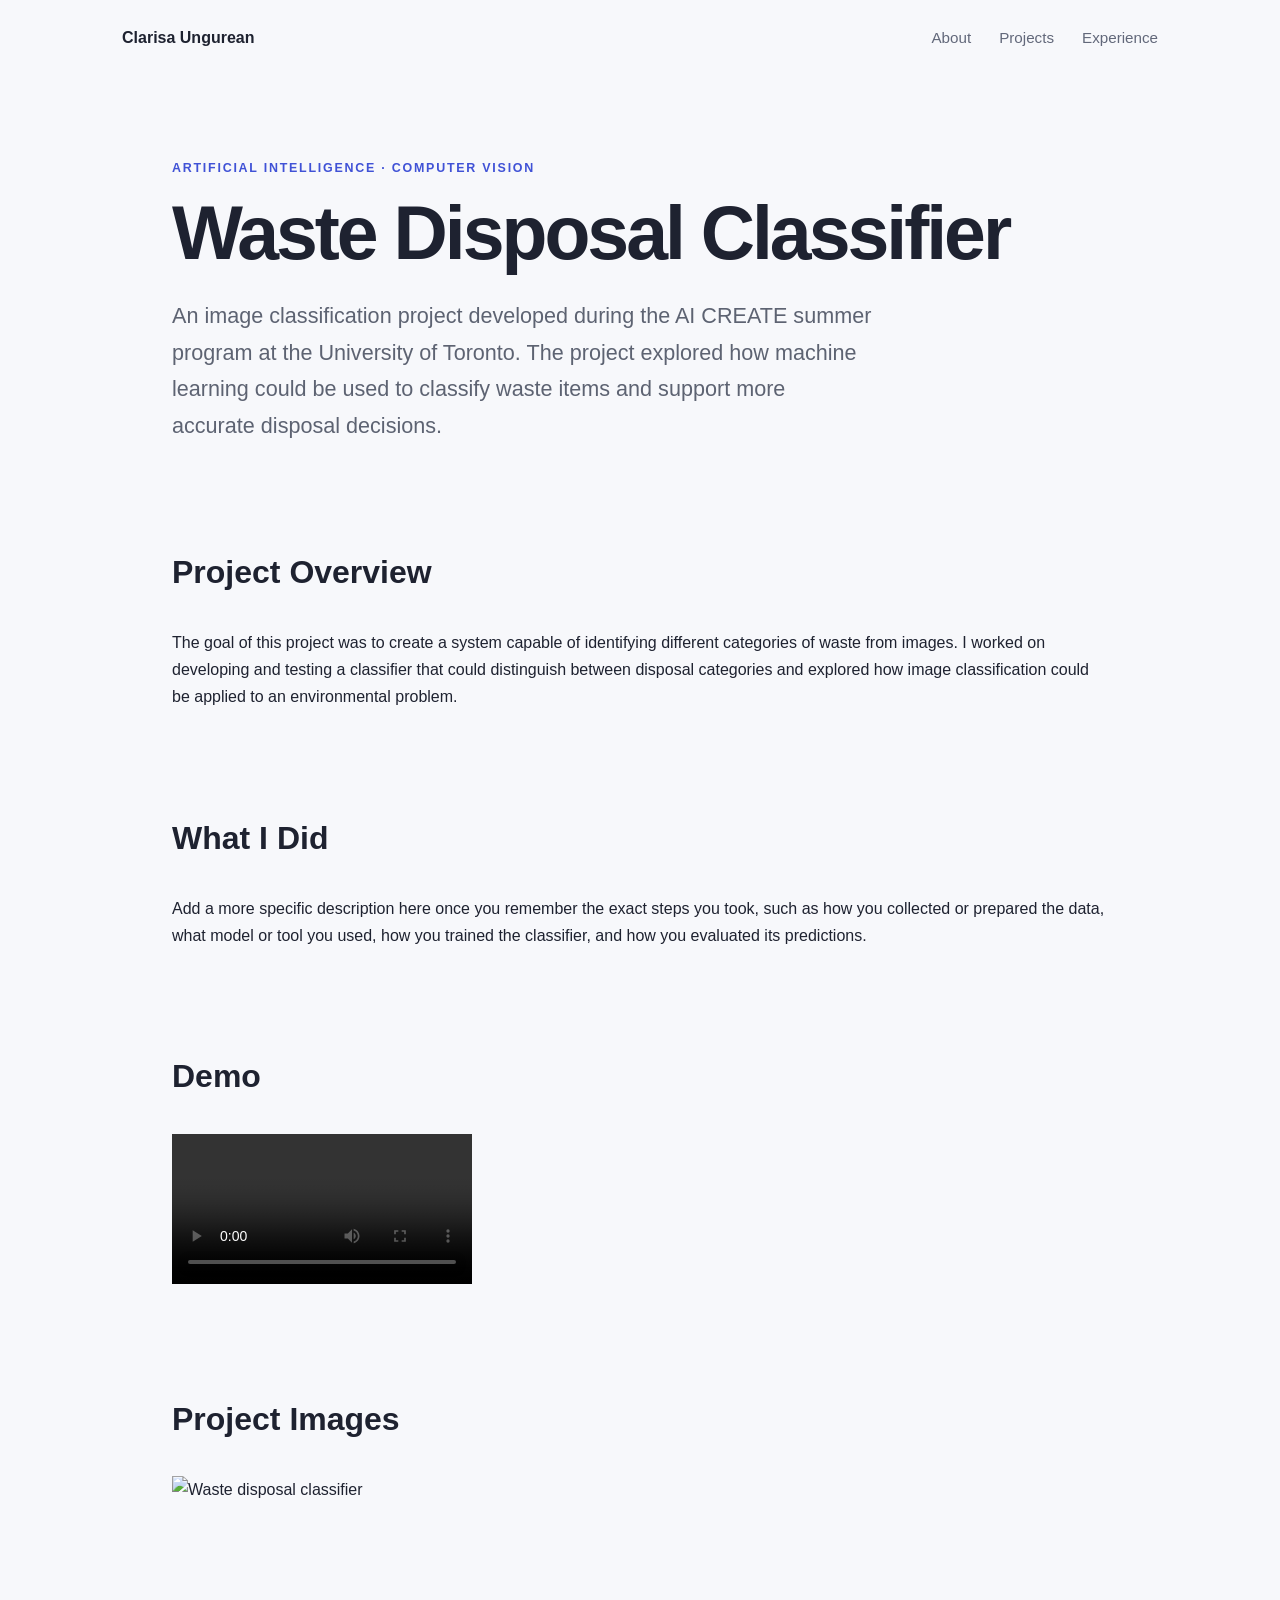
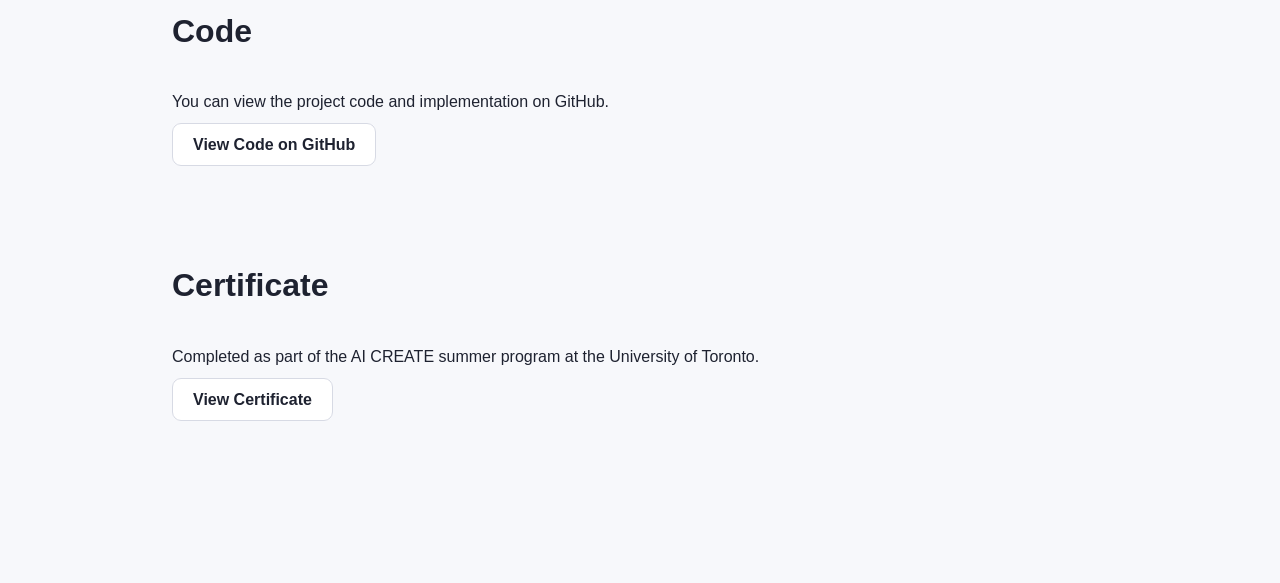
==== ai-create.html @ 8fcc9c74 "Create ai-create.html" ====
<!DOCTYPE html>
<html lang="en">

<head>
    <meta charset="UTF-8">
    <meta name="viewport" content="width=device-width, initial-scale=1.0">

    <title>Waste Disposal Classifier | Clarisa Ungurean</title>
    <link rel="stylesheet" href="style.css">
</head>

<body>

    <nav class="navbar">
        <div class="nav-name">
            <a href="index.html">Clarisa Ungurean</a>
        </div>

        <div class="nav-links">
            <a href="index.html#about">About</a>
            <a href="index.html#projects">Projects</a>
            <a href="index.html#experience">Experience</a>
        </div>
    </nav>

    <main>

        <section class="project-hero">
            <p class="eyebrow">
                ARTIFICIAL INTELLIGENCE · COMPUTER VISION
            </p>

            <h1>Waste Disposal Classifier</h1>

            <p class="hero-text">
                An image classification project developed during the AI CREATE
                summer program at the University of Toronto. The project explored
                how machine learning could be used to classify waste items and
                support more accurate disposal decisions.
            </p>
        </section>

        <section>
            <h2>Project Overview</h2>

            <p>
                The goal of this project was to create a system capable of
                identifying different categories of waste from images. I worked
                on developing and testing a classifier that could distinguish
                between disposal categories and explored how image classification
                could be applied to an environmental problem.
            </p>
        </section>

        <section>
            <h2>What I Did</h2>

            <p>
                Add a more specific description here once you remember the exact
                steps you took, such as how you collected or prepared the data,
                what model or tool you used, how you trained the classifier,
                and how you evaluated its predictions.
            </p>
        </section>

        <section>
            <h2>Demo</h2>

            <video class="project-video" controls>
                <source src="videos/waste-classifier-demo.mp4" type="video/mp4">
            </video>
        </section>

        <section>
            <h2>Project Images</h2>

            <img
                class="project-image"
                src="images/waste-classifier.png"
                alt="Waste disposal classifier"
            >
        </section>

        <section>
            <h2>Code</h2>

            <p>
                You can view the project code and implementation on GitHub.
            </p>

            <a
                class="button secondary"
                href="YOUR-PROJECT-GITHUB-LINK"
                target="_blank"
            >
                View Code on GitHub
            </a>
        </section>

        <section>
            <h2>Certificate</h2>

            <p>
                Completed as part of the AI CREATE summer program at the
                University of Toronto.
            </p>

            <a
                class="button secondary"
                href="documents/ai-create-certificate.pdf"
                target="_blank"
            >
                View Certificate
            </a>
        </section>

    </main>

</body>

</html>
---- style.css ----
* {
    box-sizing: border-box;
}

html {
    scroll-behavior: smooth;
}

body {
    margin: 0;
    font-family: Arial, Helvetica, sans-serif;
    background: #f7f8fb;
    color: #1e2230;
    line-height: 1.7;
}

a {
    text-decoration: none;
    color: inherit;
}

.navbar {
    max-width: 1100px;
    margin: 0 auto;
    padding: 24px 32px;
    display: flex;
    justify-content: space-between;
    align-items: center;
}

.nav-name {
    font-weight: 700;
}

.nav-links {
    display: flex;
    gap: 28px;
    font-size: 0.95rem;
    color: #62687a;
}

.nav-links a:hover {
    color: #4052d6;
}

main {
    max-width: 1000px;
    margin: 0 auto;
    padding: 70px 32px;
}

.hero {
    padding: 80px 0 110px;
    max-width: 780px;
}

.eyebrow {
    color: #4052d6;
    font-size: 0.78rem;
    font-weight: 700;
    letter-spacing: 0.14em;
}

h1 {
    font-size: 4.7rem;
    line-height: 1.05;
    margin: 15px 0 25px;
    letter-spacing: -0.04em;
}

.hero-text {
    font-size: 1.35rem;
    color: #5d6372;
    max-width: 700px;
}

.hero-buttons {
    display: flex;
    gap: 14px;
    margin-top: 35px;
}

.button {
    padding: 12px 20px;
    border-radius: 9px;
    font-weight: 600;
}

.primary {
    background: #4052d6;
    color: white;
}

.secondary {
    border: 1px solid #d7dae4;
    background: white;
}

section {
    margin-bottom: 100px;
}

h2 {
    font-size: 2rem;
    margin-bottom: 30px;
}

h3 {
    margin-top: 0;
}

.project-grid {
    display: grid;
    grid-template-columns: repeat(2, 1fr);
    gap: 20px;
}

.project-card {
    background: white;
    border: 1px solid #e0e3ea;
    border-radius: 16px;
    padding: 28px;
    transition: transform 0.2s ease, box-shadow 0.2s ease;
}

.project-card:hover {
    transform: translateY(-4px);
    box-shadow: 0 14px 35px rgba(0,0,0,0.07);
}

.project-type {
    font-size: 0.72rem;
    font-weight: 700;
    letter-spacing: 0.1em;
    color: #4052d6;
}

.tools,
.subtitle {
    color: #777d8c;
    font-size: 0.92rem;
}

.experience-item {
    margin-bottom: 35px;
}

.contact-links {
    display: flex;
    gap: 20px;
    margin-top: 20px;
    font-weight: 600;
}

.contact-links a {
    color: #4052d6;
}

footer {
    max-width: 1000px;
    margin: 0 auto;
    padding: 30px 32px 60px;
    color: #8a8f9f;
    font-size: 0.9rem;
}

@media (max-width: 700px) {

    .navbar {
        padding: 20px;
    }

    .nav-links {
        display: none;
    }

    main {
        padding: 40px 20px;
    }

    .hero {
        padding: 50px 0 80px;
    }

    h1 {
        font-size: 3.2rem;
    }

    .hero-text {
        font-size: 1.15rem;
    }

    .project-grid {
        grid-template-columns: 1fr;
    }

    .hero-buttons {
        flex-wrap: wrap;
    }
}
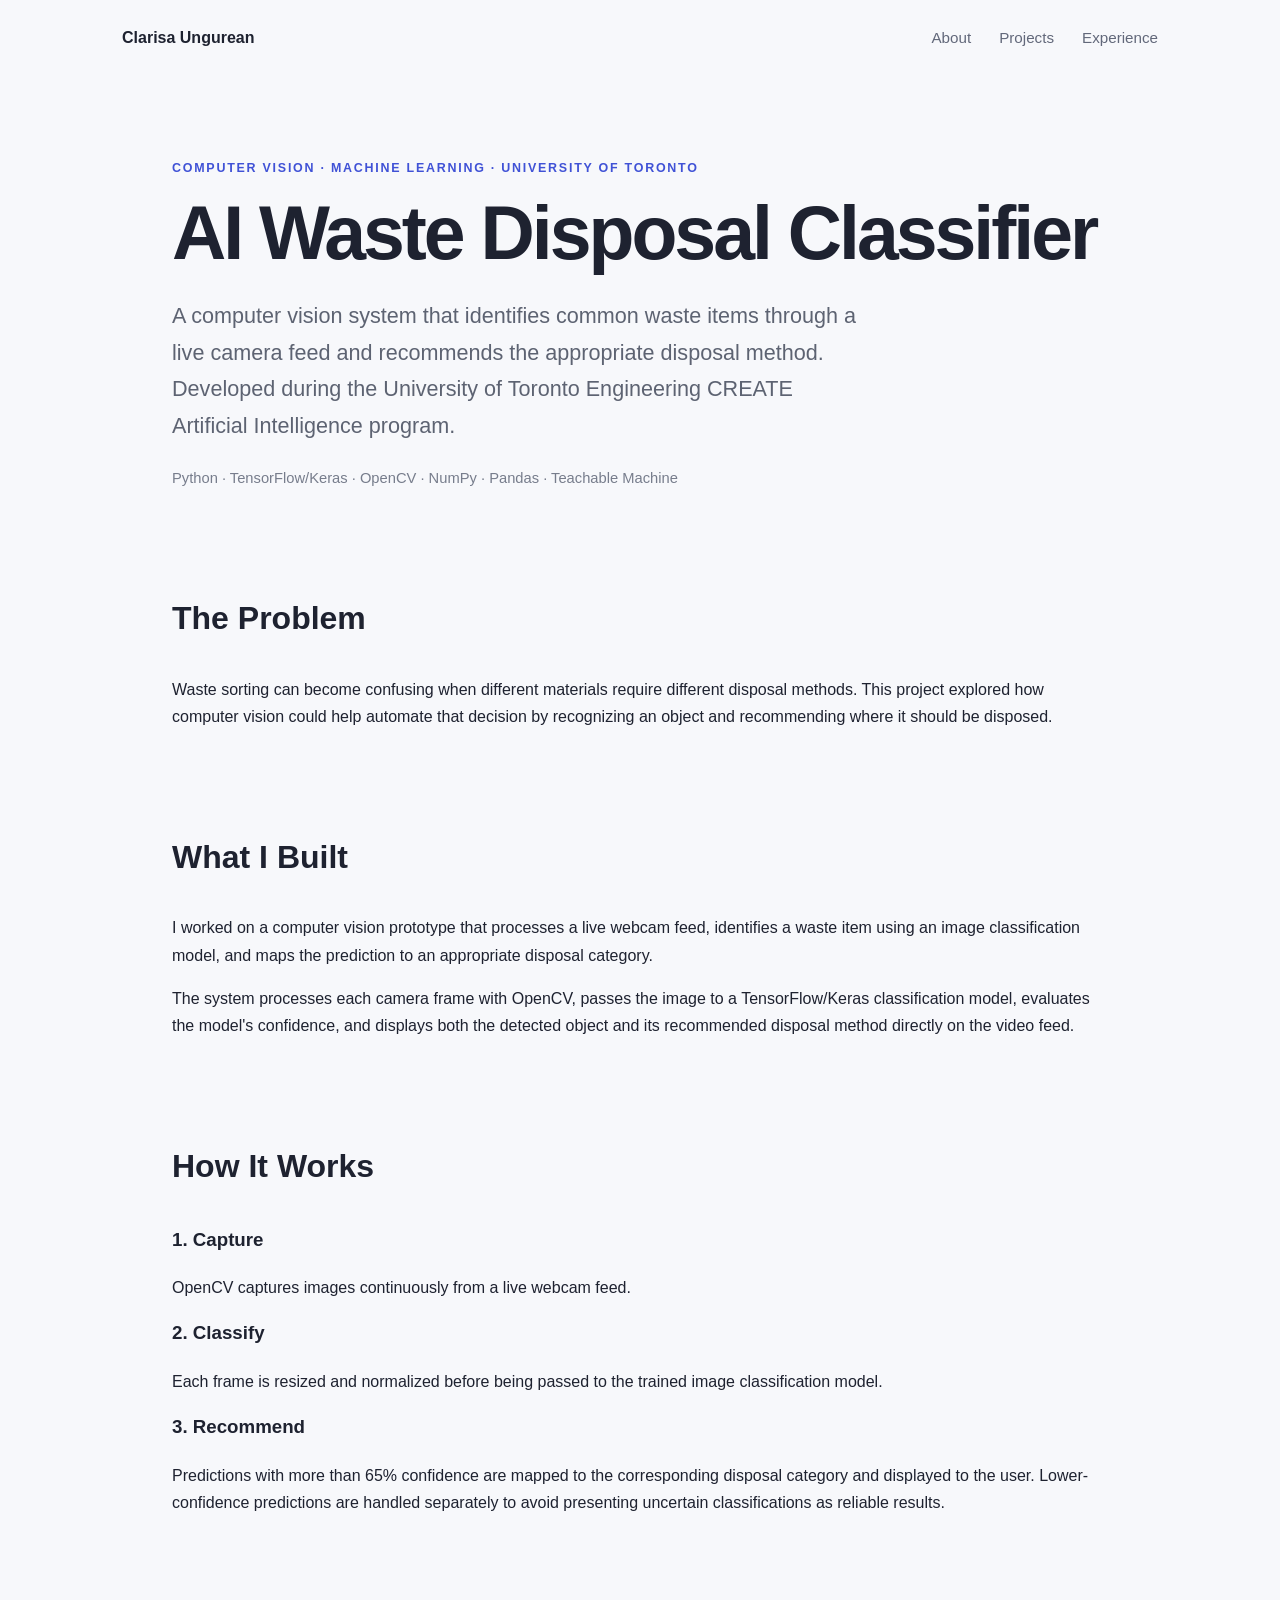
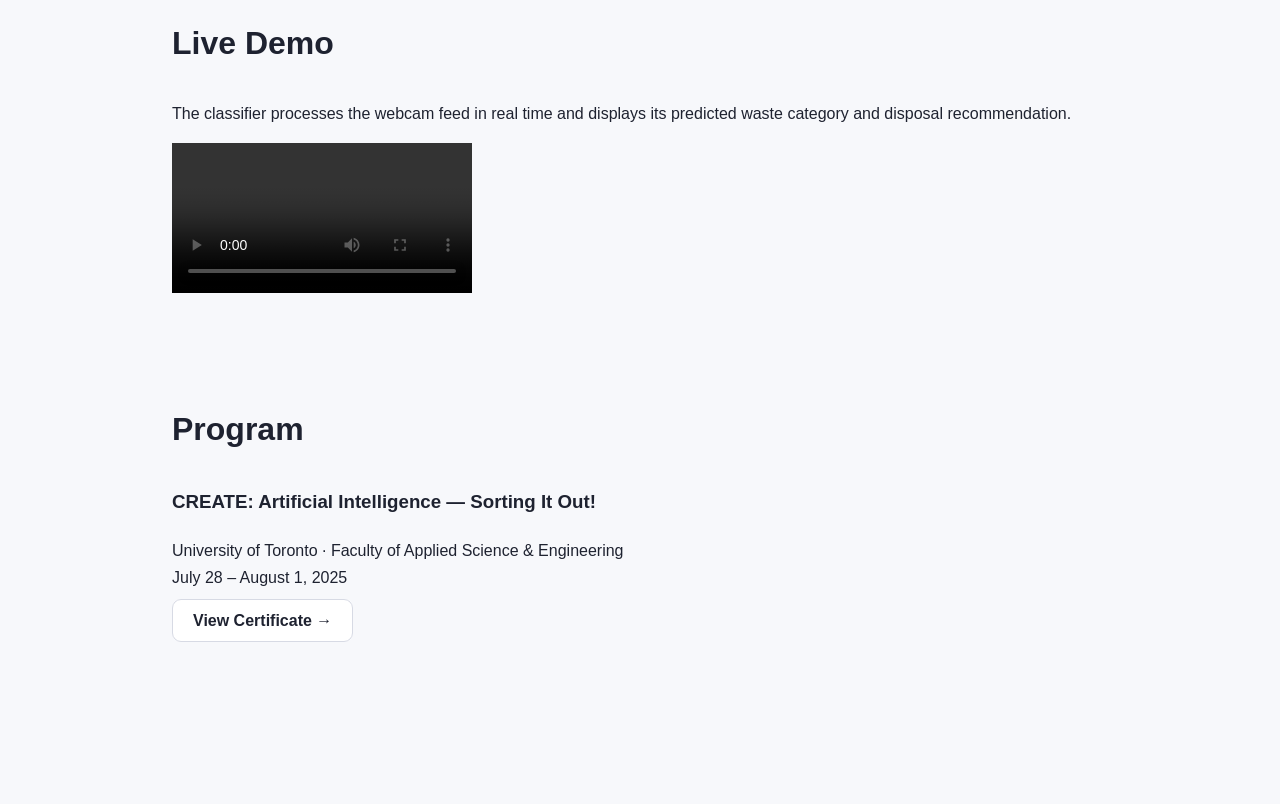
==== commit 22a03673: "Update ai-create.html" ====
--- a/ai-create.html
+++ b/ai-create.html
@@ -27,91 +27,122 @@
 
         <section class="project-hero">
             <p class="eyebrow">
-                ARTIFICIAL INTELLIGENCE · COMPUTER VISION
+                COMPUTER VISION · MACHINE LEARNING · UNIVERSITY OF TORONTO
             </p>
-
-            <h1>Waste Disposal Classifier</h1>
-
+        
+            <h1>AI Waste Disposal Classifier</h1>
+        
             <p class="hero-text">
-                An image classification project developed during the AI CREATE
-                summer program at the University of Toronto. The project explored
-                how machine learning could be used to classify waste items and
-                support more accurate disposal decisions.
+                A computer vision system that identifies common waste items through a
+                live camera feed and recommends the appropriate disposal method.
+                Developed during the University of Toronto Engineering CREATE
+                Artificial Intelligence program.
+            </p>
+        
+            <p class="tools">
+                Python · TensorFlow/Keras · OpenCV · NumPy · Pandas · Teachable Machine
             </p>
         </section>
 
         <section>
-            <h2>Project Overview</h2>
+            <h2>The Problem</h2>
+        
+            <p>
+                Waste sorting can become confusing when different materials require
+                different disposal methods. This project explored how computer vision
+                could help automate that decision by recognizing an object and
+                recommending where it should be disposed.
+            </p>
+        </section>
 
+       <section>
+            <h2>What I Built</h2>
+        
             <p>
-                The goal of this project was to create a system capable of
-                identifying different categories of waste from images. I worked
-                on developing and testing a classifier that could distinguish
-                between disposal categories and explored how image classification
-                could be applied to an environmental problem.
+                I worked on a computer vision prototype that processes a live webcam
+                feed, identifies a waste item using an image classification model,
+                and maps the prediction to an appropriate disposal category.
+            </p>
+        
+            <p>
+                The system processes each camera frame with OpenCV, passes the image
+                to a TensorFlow/Keras classification model, evaluates the model's
+                confidence, and displays both the detected object and its recommended
+                disposal method directly on the video feed.
             </p>
         </section>
 
         <section>
-            <h2>What I Did</h2>
-
-            <p>
-                Add a more specific description here once you remember the exact
-                steps you took, such as how you collected or prepared the data,
-                what model or tool you used, how you trained the classifier,
-                and how you evaluated its predictions.
-            </p>
+            <h2>How It Works</h2>
+        
+            <div class="process">
+        
+                <div class="process-step">
+                    <h3>1. Capture</h3>
+                    <p>
+                        OpenCV captures images continuously from a live webcam feed.
+                    </p>
+                </div>
+        
+                <div class="process-step">
+                    <h3>2. Classify</h3>
+                    <p>
+                        Each frame is resized and normalized before being passed to
+                        the trained image classification model.
+                    </p>
+                </div>
+        
+                <div class="process-step">
+                    <h3>3. Recommend</h3>
+                    <p>
+                        Predictions with more than 65% confidence are mapped to the
+                        corresponding disposal category and displayed to the user.
+                        Lower-confidence predictions are handled separately to avoid
+                        presenting uncertain classifications as reliable results.
+                    </p>
+                </div>
+        
+            </div>
         </section>
 
         <section>
-            <h2>Demo</h2>
-
+            <h2>Live Demo</h2>
+        
+            <p>
+                The classifier processes the webcam feed in real time and displays
+                its predicted waste category and disposal recommendation.
+            </p>
+        
             <video class="project-video" controls>
-                <source src="videos/waste-classifier-demo.mp4" type="video/mp4">
+                <source src="videos/waste-classifier-demo.mov" type="video/quicktime">
+                Your browser does not support video playback.
             </video>
         </section>
 
         <section>
-            <h2>Project Images</h2>
-
-            <img
-                class="project-image"
-                src="images/waste-classifier.png"
-                alt="Waste disposal classifier"
-            >
-        </section>
-
-        <section>
-            <h2>Code</h2>
-
-            <p>
-                You can view the project code and implementation on GitHub.
-            </p>
-
-            <a
-                class="button secondary"
-                href="YOUR-PROJECT-GITHUB-LINK"
-                target="_blank"
-            >
-                View Code on GitHub
-            </a>
-        </section>
-
-        <section>
-            <h2>Certificate</h2>
-
-            <p>
-                Completed as part of the AI CREATE summer program at the
-                University of Toronto.
-            </p>
-
-            <a
-                class="button secondary"
-                href="documents/ai-create-certificate.pdf"
-                target="_blank"
-            >
-                View Certificate
-            </a>
+            <h2>Program</h2>
+        
+            <div class="credential">
+        
+                <div>
+                    <h3>CREATE: Artificial Intelligence — Sorting It Out!</h3>
+        
+                    <p>
+                        University of Toronto · Faculty of Applied Science & Engineering
+                        <br>
+                        July 28 – August 1, 2025
+                    </p>
+                </div>
+        
+                <a
+                    class="button secondary"
+                    href="documents/ai-create-certificate.jpg"
+                    target="_blank"
+                >
+                    View Certificate →
+                </a>
+        
+            </div>
         </section>
 
     </main>
--- a/style.css
+++ b/style.css
@@ -197,4 +197,48 @@
     .hero-buttons {
         flex-wrap: wrap;
     }
-}
+.project-hero {
+    padding: 70px 0 60px;
+    max-width: 850px;
+}
+
+.process {
+    display: grid;
+    grid-template-columns: repeat(3, 1fr);
+    gap: 18px;
+    margin-top: 30px;
+}
+
+.process-step {
+    background: white;
+    border: 1px solid #e0e3ea;
+    border-radius: 14px;
+    padding: 22px;
+}
+
+.media-placeholder {
+    background: #eef0f5;
+    border: 1px dashed #b8bdca;
+    border-radius: 14px;
+    min-height: 260px;
+
+    display: flex;
+    justify-content: center;
+    align-items: center;
+
+    color: #858b99;
+    margin-top: 25px;
+}
+
+.project-image,
+.project-video {
+    width: 100%;
+    border-radius: 14px;
+    margin: 25px 0;
+}
+
+@media (max-width: 700px) {
+    .process {
+        grid-template-columns: 1fr;
+    }
+}
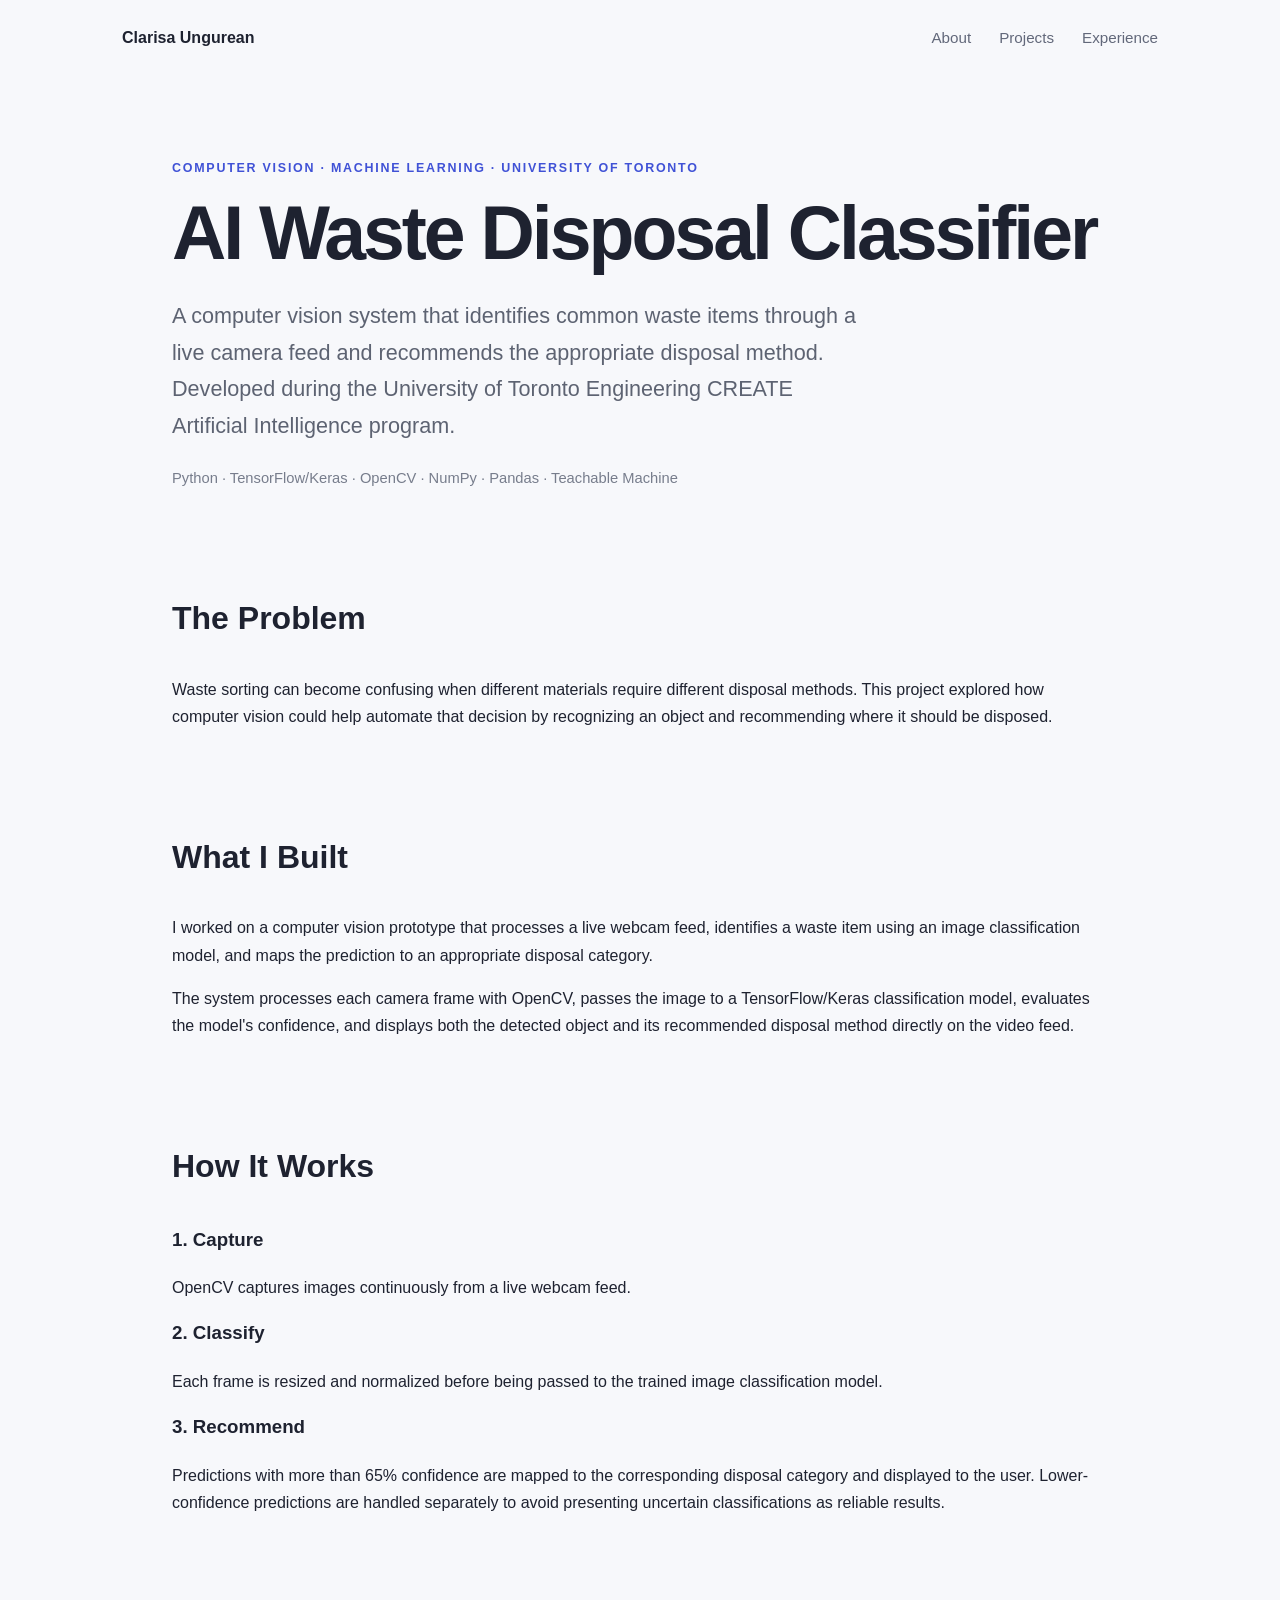
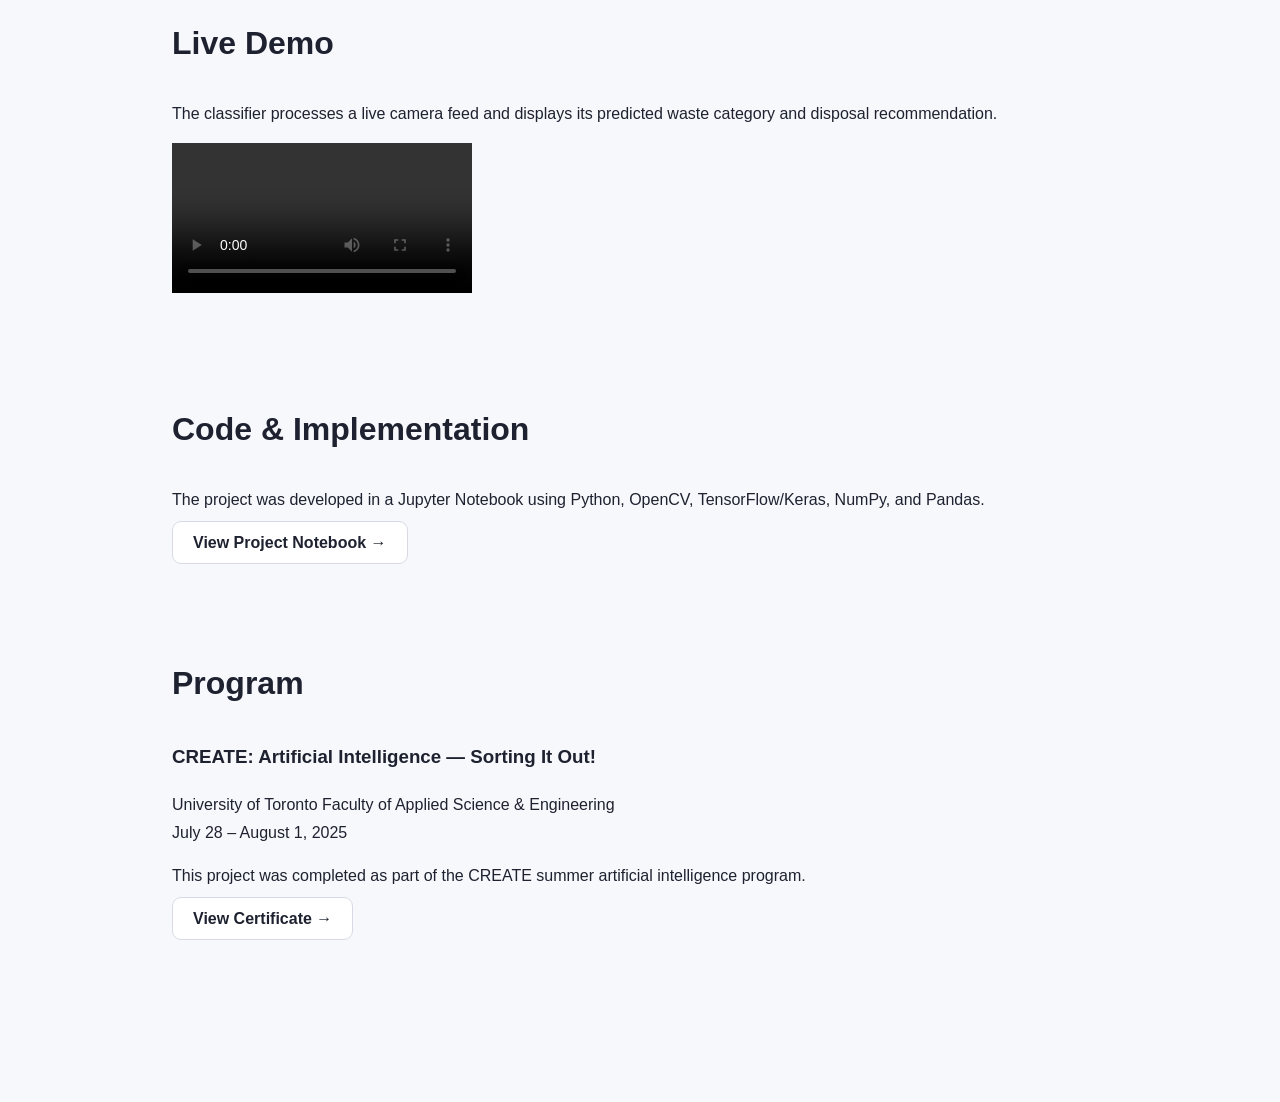
==== commit 2d9efcb0: "Update ai-create.html" ====
--- a/ai-create.html
+++ b/ai-create.html
@@ -105,46 +105,62 @@
             </div>
         </section>
 
-        <section>
+        <section id="demo">
             <h2>Live Demo</h2>
         
             <p>
-                The classifier processes the webcam feed in real time and displays
-                its predicted waste category and disposal recommendation.
+                The classifier processes a live camera feed and displays its
+                predicted waste category and disposal recommendation.
             </p>
         
             <video class="project-video" controls>
-                <source src="videos/waste-classifier-demo.mov" type="video/quicktime">
+                <source src="videos/waste-demo.mp4" type="video/mp4">
                 Your browser does not support video playback.
             </video>
         </section>
 
+        <section id="code">
+            <h2>Code & Implementation</h2>
+        
+            <p>
+                The project was developed in a Jupyter Notebook using Python,
+                OpenCV, TensorFlow/Keras, NumPy, and Pandas.
+            </p>
+        
+            <a
+                class="button secondary"
+                href="documents/CV_Waste_Disposal_System.ipynb"
+                target="_blank"
+            >
+                View Project Notebook →
+            </a>
+        </section>
+
+        
         <section>
             <h2>Program</h2>
         
-            <div class="credential">
+            <h3>CREATE: Artificial Intelligence — Sorting It Out!</h3>
         
-                <div>
-                    <h3>CREATE: Artificial Intelligence — Sorting It Out!</h3>
+            <p>
+                University of Toronto Faculty of Applied Science & Engineering
+                <br>
+                July 28 – August 1, 2025
+            </p>
         
-                    <p>
-                        University of Toronto · Faculty of Applied Science & Engineering
-                        <br>
-                        July 28 – August 1, 2025
-                    </p>
-                </div>
+            <p>
+                This project was completed as part of the CREATE summer
+                artificial intelligence program.
+            </p>
         
-                <a
-                    class="button secondary"
-                    href="documents/ai-create-certificate.jpg"
-                    target="_blank"
-                >
-                    View Certificate →
-                </a>
-        
-            </div>
+            <a
+                class="button secondary"
+                href="documents/ai-create-certificate"
+                target="_blank"
+            >
+                View Certificate →
+            </a>
         </section>
-
     </main>
 
 </body>
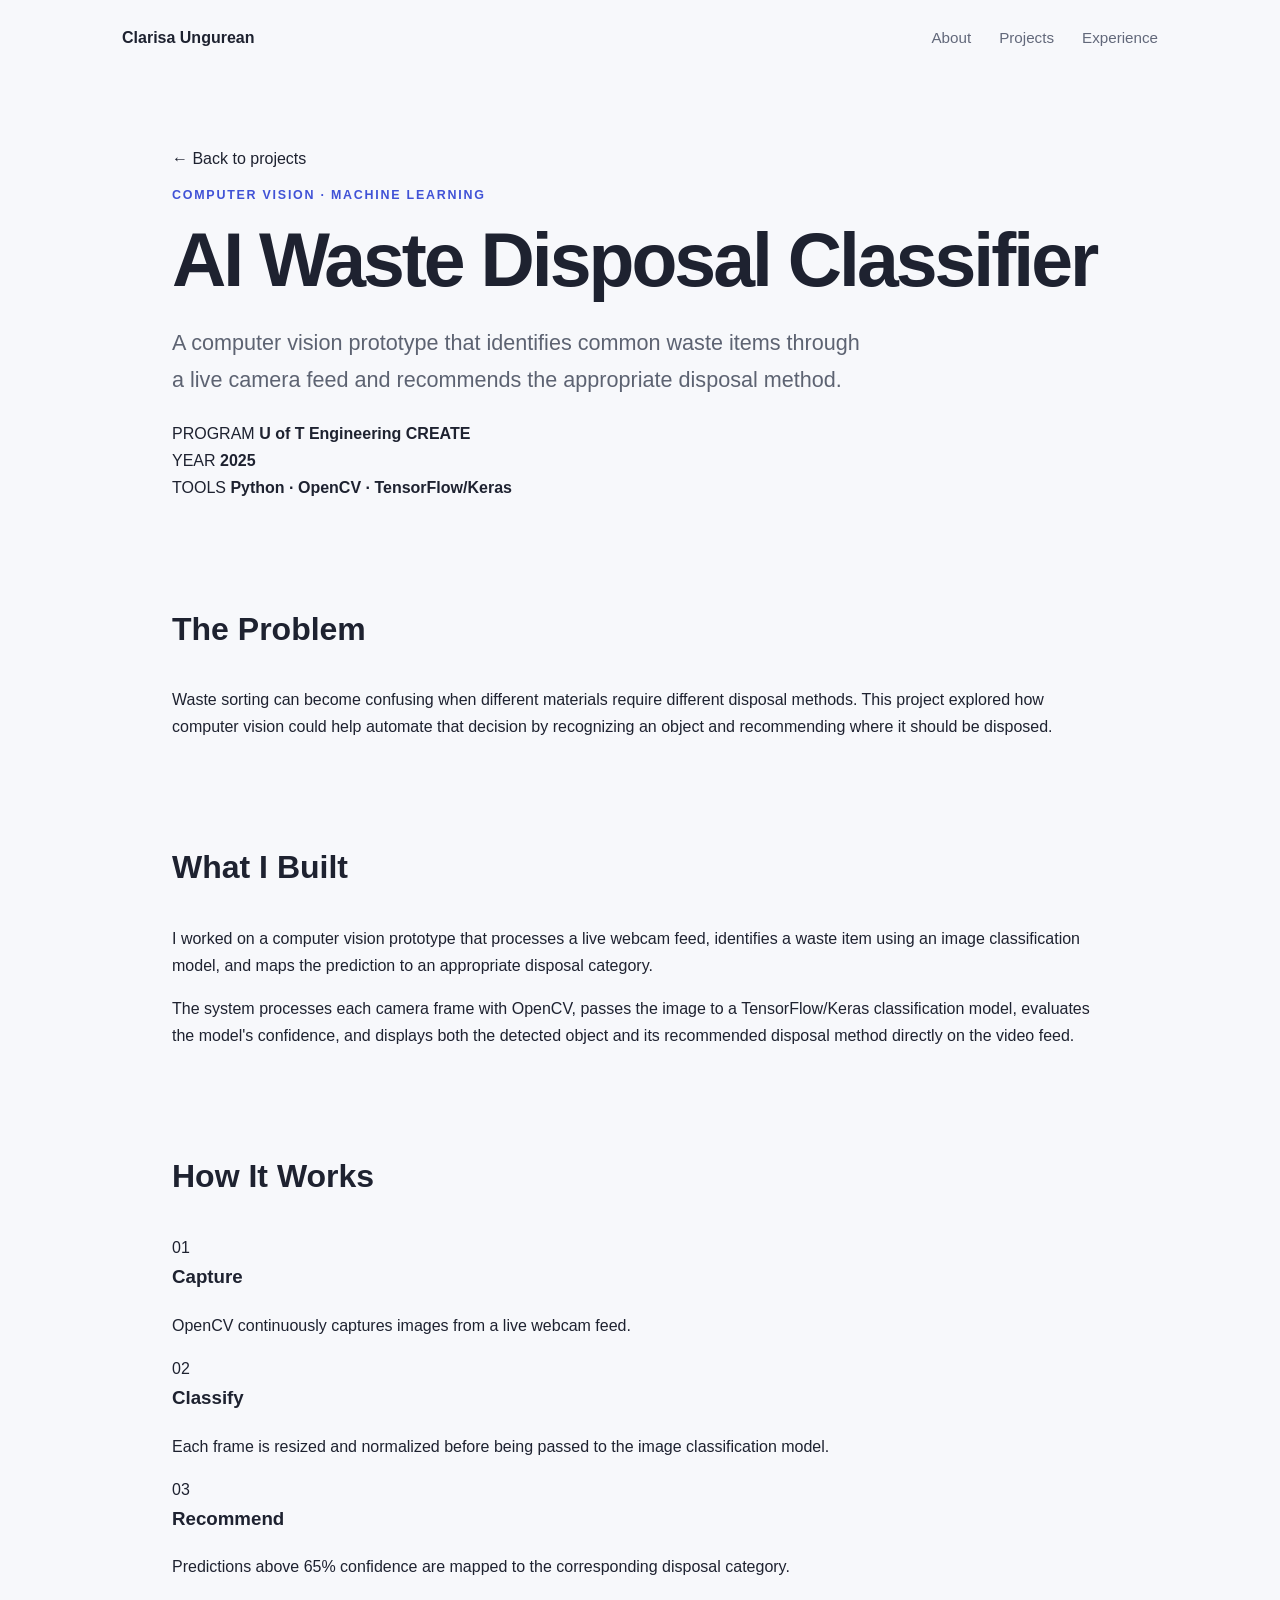
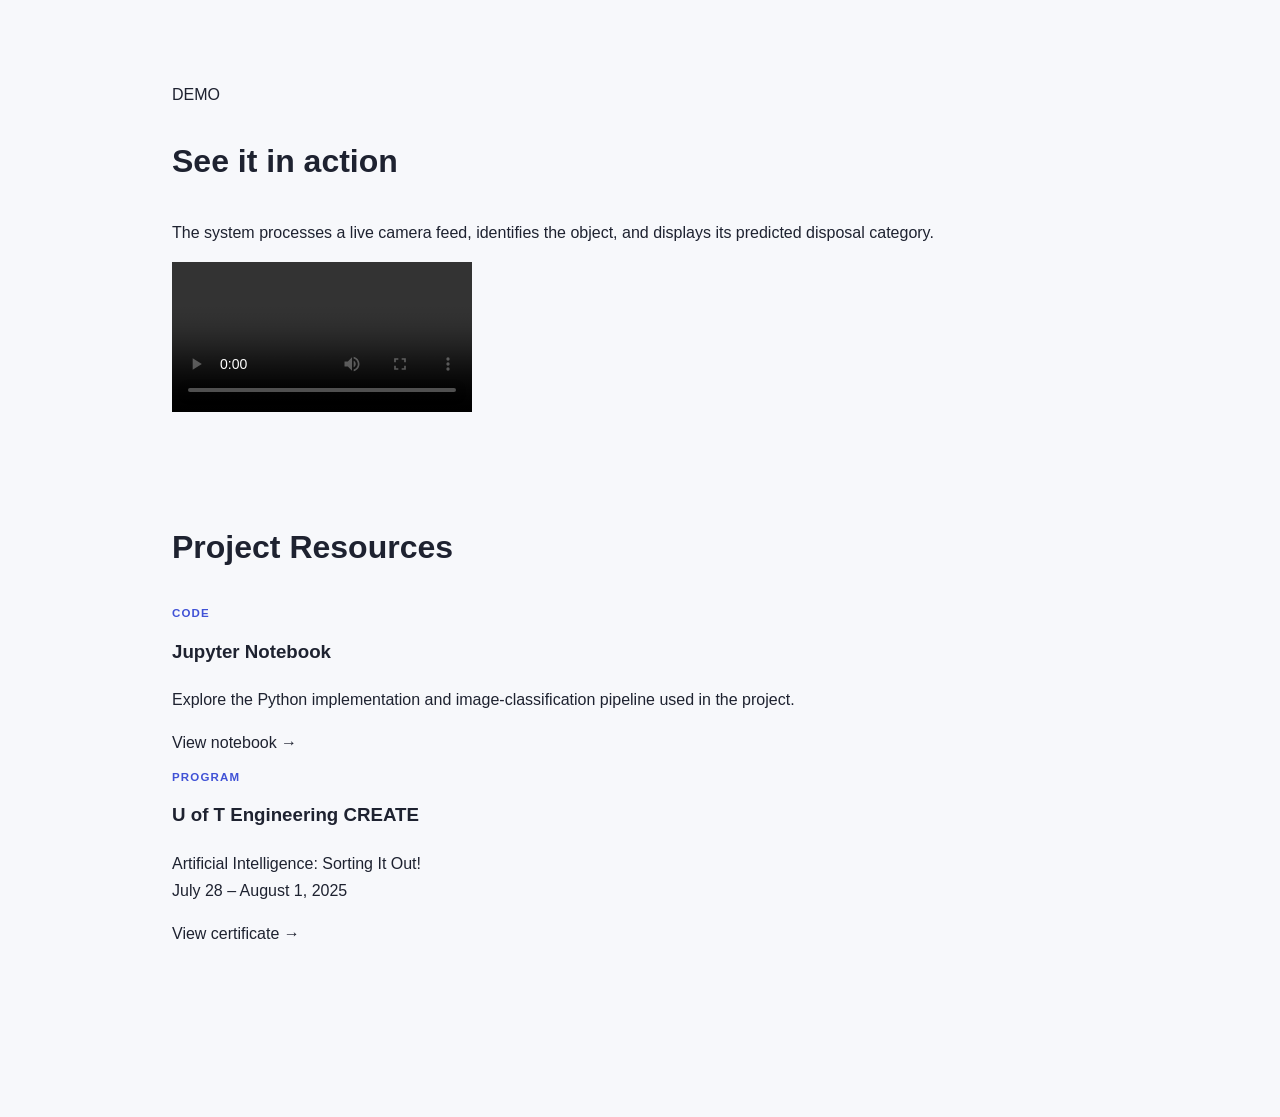
==== commit 58b2ce5b: "Update ai-create.html" ====
--- a/ai-create.html
+++ b/ai-create.html
@@ -26,22 +26,38 @@
     <main>
 
         <section class="project-hero">
+
+            <a class="back-link" href="index.html#projects">← Back to projects</a>
+        
             <p class="eyebrow">
-                COMPUTER VISION · MACHINE LEARNING · UNIVERSITY OF TORONTO
+                COMPUTER VISION · MACHINE LEARNING
             </p>
         
             <h1>AI Waste Disposal Classifier</h1>
         
             <p class="hero-text">
-                A computer vision system that identifies common waste items through a
-                live camera feed and recommends the appropriate disposal method.
-                Developed during the University of Toronto Engineering CREATE
-                Artificial Intelligence program.
+                A computer vision prototype that identifies common waste items
+                through a live camera feed and recommends the appropriate
+                disposal method.
             </p>
         
-            <p class="tools">
-                Python · TensorFlow/Keras · OpenCV · NumPy · Pandas · Teachable Machine
-            </p>
+            <div class="project-meta">
+                <div>
+                    <span>PROGRAM</span>
+                    <strong>U of T Engineering CREATE</strong>
+                </div>
+        
+                <div>
+                    <span>YEAR</span>
+                    <strong>2025</strong>
+                </div>
+        
+                <div>
+                    <span>TOOLS</span>
+                    <strong>Python · OpenCV · TensorFlow/Keras</strong>
+                </div>
+            </div>
+        
         </section>
 
         <section>
@@ -76,90 +92,85 @@
             <h2>How It Works</h2>
         
             <div class="process">
+
+            <div class="process-step">
+                <span class="step-number">01</span>
+                <h3>Capture</h3>
+                <p>
+                    OpenCV continuously captures images from a live webcam feed.
+                </p>
+            </div>
         
-                <div class="process-step">
-                    <h3>1. Capture</h3>
+            <div class="process-step">
+                <span class="step-number">02</span>
+                <h3>Classify</h3>
+                <p>
+                    Each frame is resized and normalized before being passed
+                    to the image classification model.
+                </p>
+            </div>
+        
+            <div class="process-step">
+                <span class="step-number">03</span>
+                <h3>Recommend</h3>
+                <p>
+                    Predictions above 65% confidence are mapped to the
+                    corresponding disposal category.
+                </p>
+            </div>
+        </div>
+        </section>
+
+        <section id="demo">
+            <p class="section-label">DEMO</p>
+            <h2>See it in action</h2>
+        
+            <p class="section-intro">
+                The system processes a live camera feed, identifies the object,
+                and displays its predicted disposal category.
+            </p>
+        
+            <div class="video-container">
+                <video class="project-video" controls>
+                    <source src="videos/waste-demo.mp4" type="video/mp4">
+                </video>
+            </div>
+        </section>
+
+        <section>
+            <h2>Project Resources</h2>
+        
+            <div class="resource-grid">
+        
+                <div class="resource-card">
+                    <p class="project-type">CODE</p>
+                    <h3>Jupyter Notebook</h3>
                     <p>
-                        OpenCV captures images continuously from a live webcam feed.
+                        Explore the Python implementation and image-classification
+                        pipeline used in the project.
                     </p>
+        
+                    <a href="documents/CV_Waste_Disposal_System.ipynb"
+                       class="project-link">
+                        View notebook →
+                    </a>
                 </div>
         
-                <div class="process-step">
-                    <h3>2. Classify</h3>
+                <div class="resource-card">
+                    <p class="project-type">PROGRAM</p>
+                    <h3>U of T Engineering CREATE</h3>
                     <p>
-                        Each frame is resized and normalized before being passed to
-                        the trained image classification model.
+                        Artificial Intelligence: Sorting It Out!<br>
+                        July 28 – August 1, 2025
                     </p>
-                </div>
         
-                <div class="process-step">
-                    <h3>3. Recommend</h3>
-                    <p>
-                        Predictions with more than 65% confidence are mapped to the
-                        corresponding disposal category and displayed to the user.
-                        Lower-confidence predictions are handled separately to avoid
-                        presenting uncertain classifications as reliable results.
-                    </p>
+                    <a href="documents/YOUR-CERTIFICATE-FILENAME"
+                       class="project-link">
+                        View certificate →
+                    </a>
                 </div>
         
             </div>
-        </section>
-
-        <section id="demo">
-            <h2>Live Demo</h2>
-        
-            <p>
-                The classifier processes a live camera feed and displays its
-                predicted waste category and disposal recommendation.
-            </p>
-        
-            <video class="project-video" controls>
-                <source src="videos/waste-demo.mp4" type="video/mp4">
-                Your browser does not support video playback.
-            </video>
-        </section>
-
-        <section id="code">
-            <h2>Code & Implementation</h2>
-        
-            <p>
-                The project was developed in a Jupyter Notebook using Python,
-                OpenCV, TensorFlow/Keras, NumPy, and Pandas.
-            </p>
-        
-            <a
-                class="button secondary"
-                href="documents/CV_Waste_Disposal_System.ipynb"
-                target="_blank"
-            >
-                View Project Notebook →
-            </a>
-        </section>
-
-        
-        <section>
-            <h2>Program</h2>
-        
-            <h3>CREATE: Artificial Intelligence — Sorting It Out!</h3>
-        
-            <p>
-                University of Toronto Faculty of Applied Science & Engineering
-                <br>
-                July 28 – August 1, 2025
-            </p>
-        
-            <p>
-                This project was completed as part of the CREATE summer
-                artificial intelligence program.
-            </p>
-        
-            <a
-                class="button secondary"
-                href="documents/ai-create-certificate"
-                target="_blank"
-            >
-                View Certificate →
-            </a>
         </section>
     </main>
 
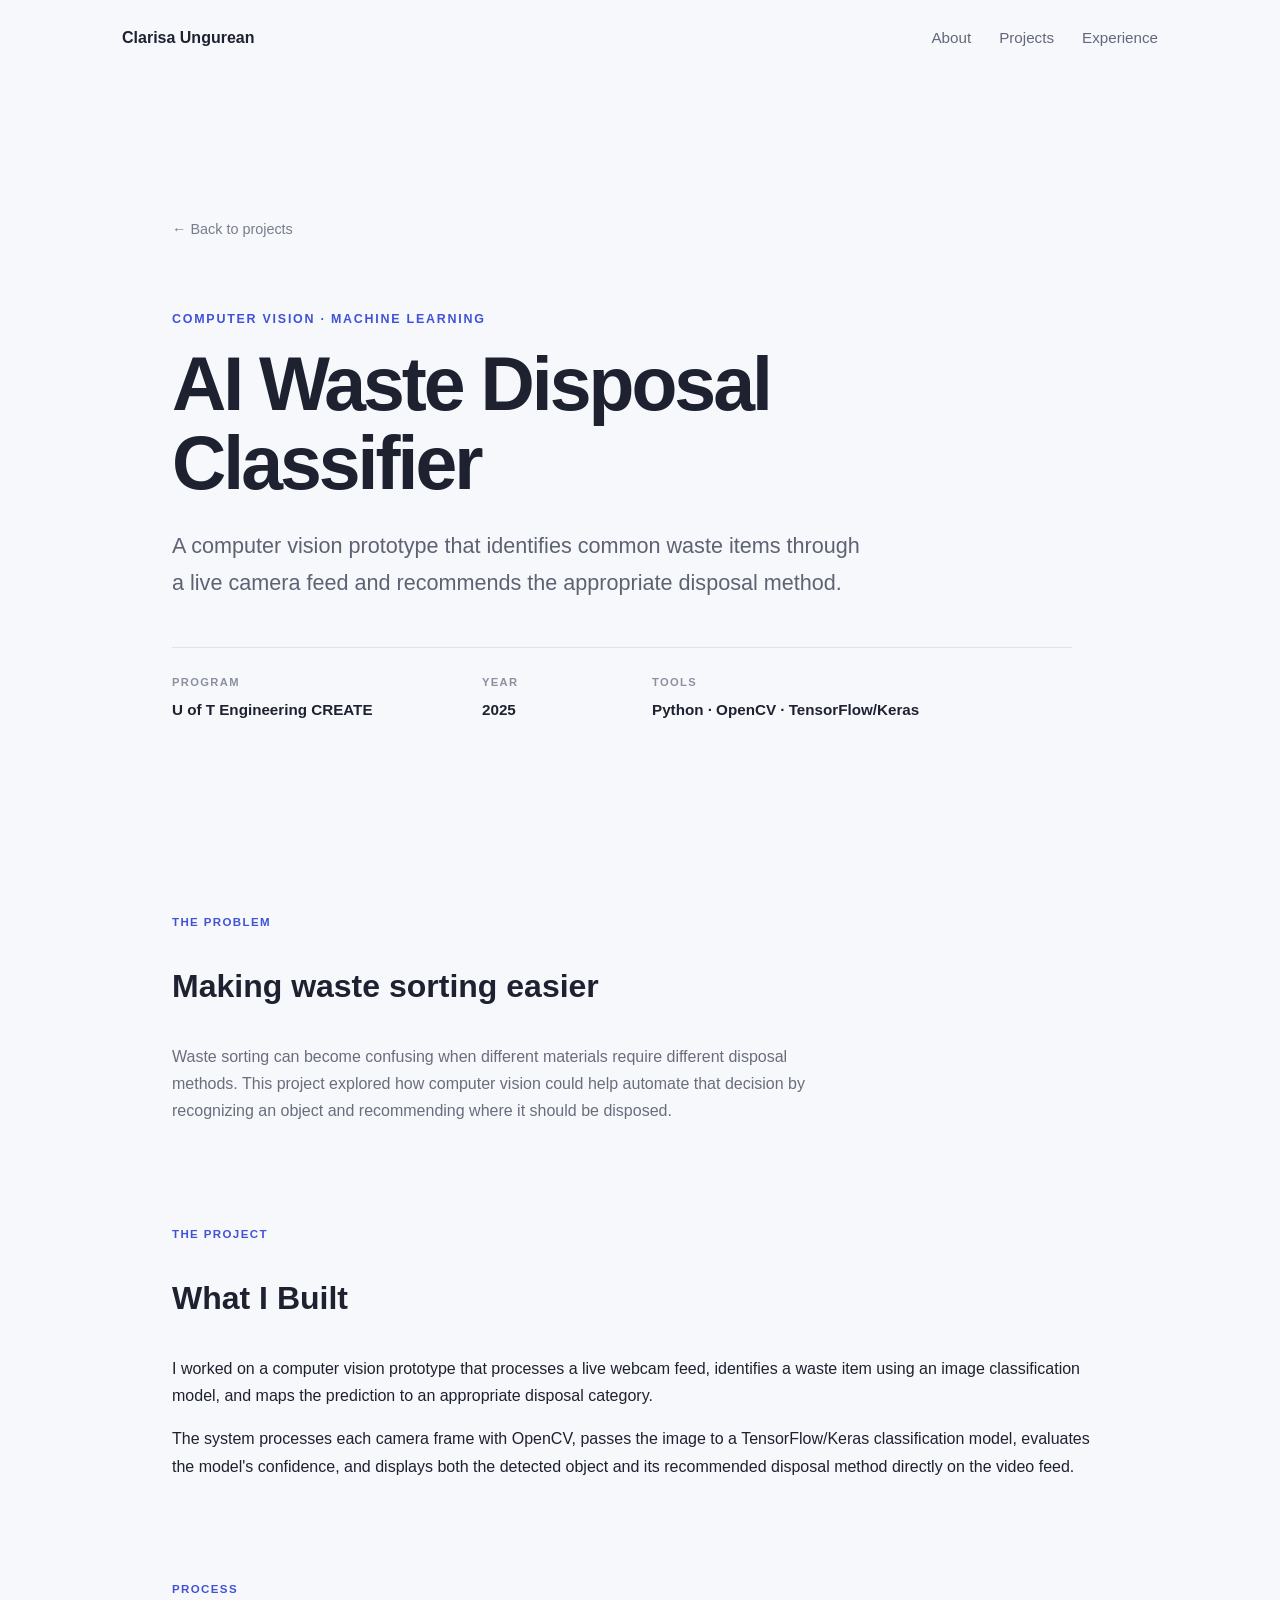
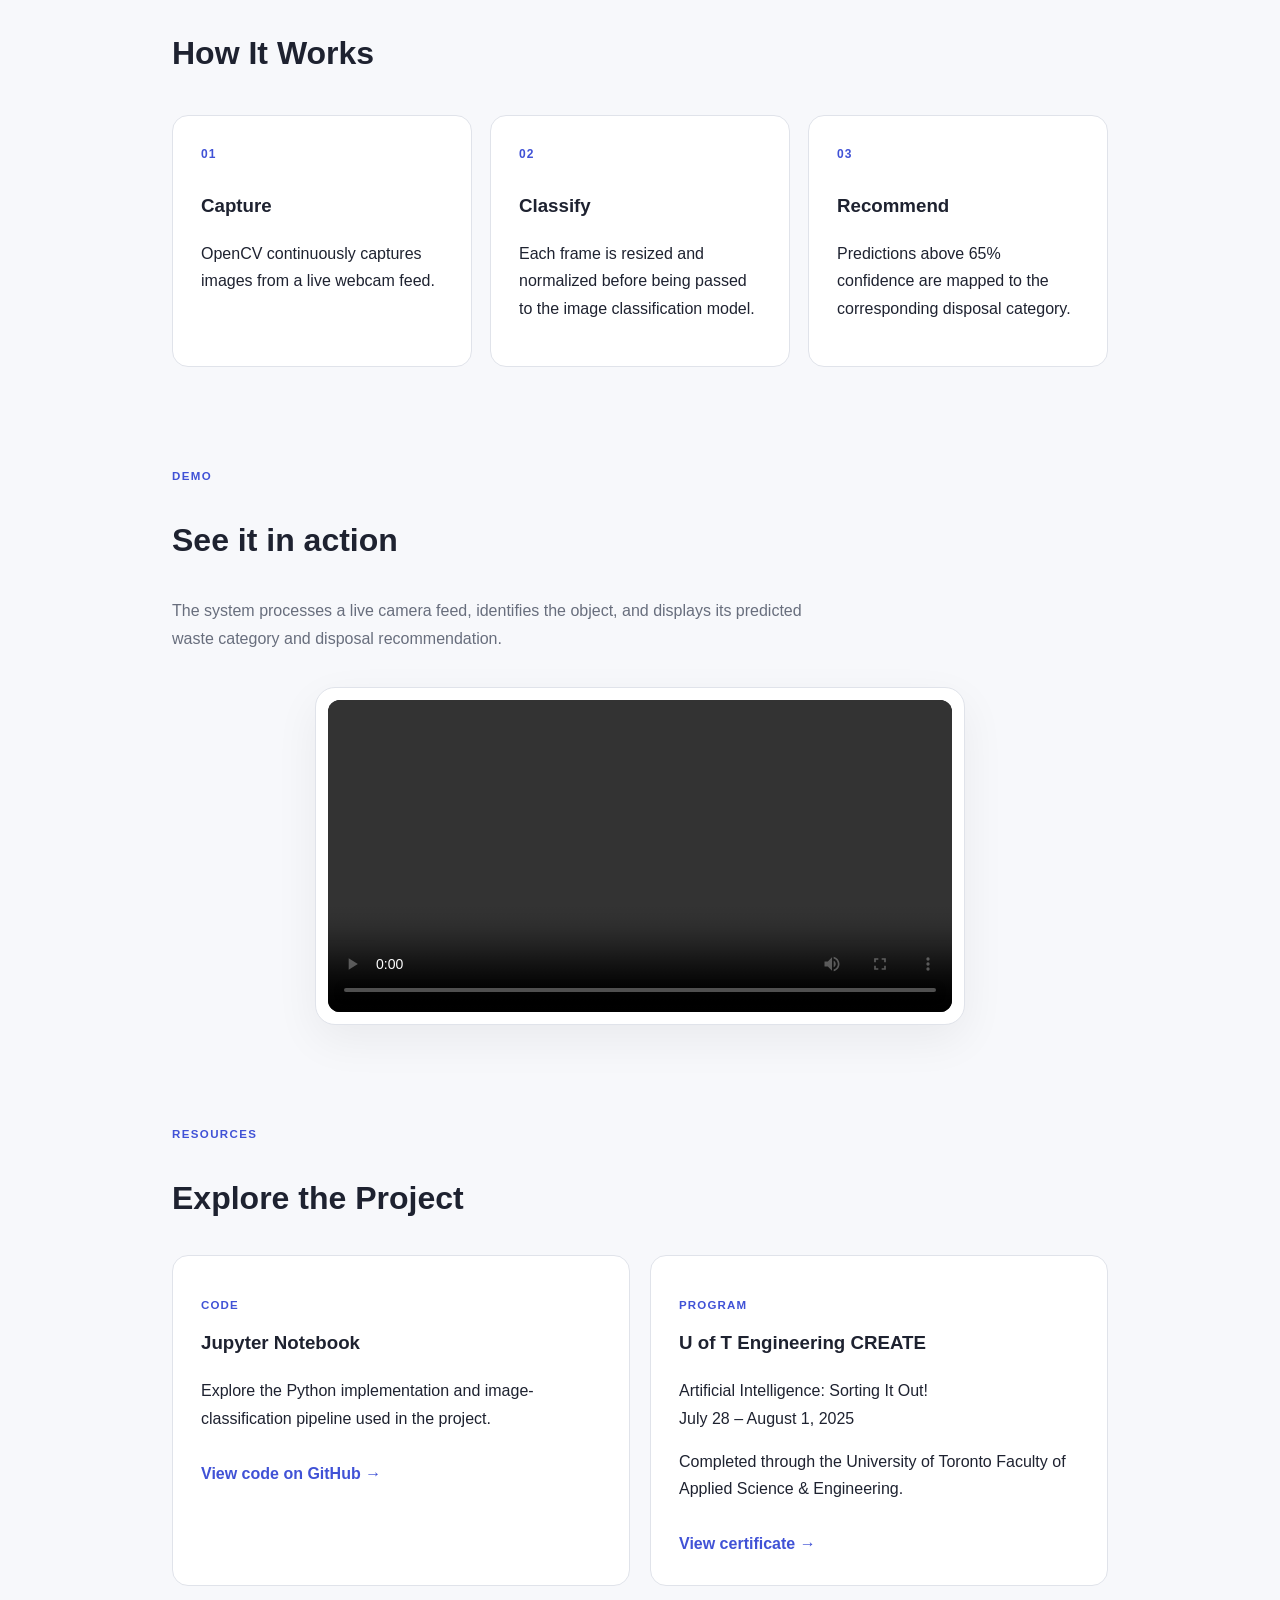
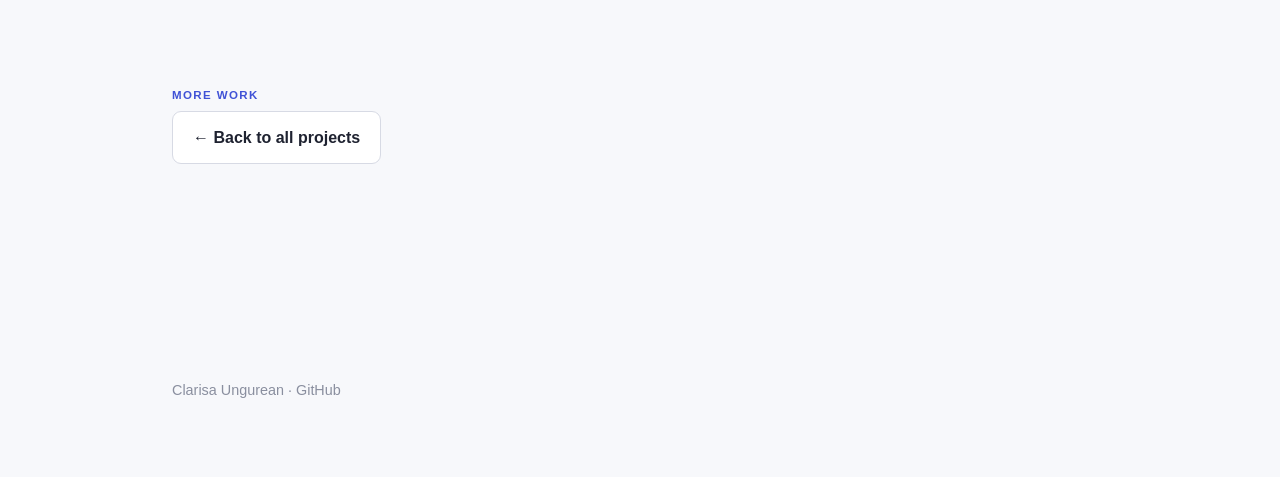
==== commit 66c995d2: "Update ai-create.html" ====
--- a/ai-create.html
+++ b/ai-create.html
@@ -11,7 +11,9 @@
 
 <body>
 
+    <!-- NAVIGATION -->
     <nav class="navbar">
+
         <div class="nav-name">
             <a href="index.html">Clarisa Ungurean</a>
         </div>
@@ -21,159 +23,268 @@
             <a href="index.html#projects">Projects</a>
             <a href="index.html#experience">Experience</a>
         </div>
+
     </nav>
 
+
     <main>
 
+        <!-- PROJECT HERO -->
         <section class="project-hero">
 
-            <a class="back-link" href="index.html#projects">← Back to projects</a>
-        
+            <a class="back-link" href="index.html#projects">
+                ← Back to projects
+            </a>
+
             <p class="eyebrow">
                 COMPUTER VISION · MACHINE LEARNING
             </p>
-        
+
             <h1>AI Waste Disposal Classifier</h1>
-        
+
             <p class="hero-text">
                 A computer vision prototype that identifies common waste items
                 through a live camera feed and recommends the appropriate
                 disposal method.
             </p>
-        
+
             <div class="project-meta">
+
                 <div>
                     <span>PROGRAM</span>
                     <strong>U of T Engineering CREATE</strong>
                 </div>
-        
+
                 <div>
                     <span>YEAR</span>
                     <strong>2025</strong>
                 </div>
-        
+
                 <div>
                     <span>TOOLS</span>
                     <strong>Python · OpenCV · TensorFlow/Keras</strong>
                 </div>
-            </div>
-        
-        </section>
-
-        <section>
-            <h2>The Problem</h2>
-        
+
+            </div>
+
+        </section>
+
+
+        <!-- PROBLEM -->
+        <section>
+
+            <p class="section-label">THE PROBLEM</p>
+            <h2>Making waste sorting easier</h2>
+
+            <p class="section-intro">
+                Waste sorting can become confusing when different materials
+                require different disposal methods. This project explored how
+                computer vision could help automate that decision by recognizing
+                an object and recommending where it should be disposed.
+            </p>
+
+        </section>
+
+
+        <!-- WHAT I BUILT -->
+        <section>
+
+            <p class="section-label">THE PROJECT</p>
+            <h2>What I Built</h2>
+
             <p>
-                Waste sorting can become confusing when different materials require
-                different disposal methods. This project explored how computer vision
-                could help automate that decision by recognizing an object and
-                recommending where it should be disposed.
-            </p>
-        </section>
-
-       <section>
-            <h2>What I Built</h2>
-        
+                I worked on a computer vision prototype that processes a live
+                webcam feed, identifies a waste item using an image classification
+                model, and maps the prediction to an appropriate disposal category.
+            </p>
+
             <p>
-                I worked on a computer vision prototype that processes a live webcam
-                feed, identifies a waste item using an image classification model,
-                and maps the prediction to an appropriate disposal category.
-            </p>
-        
-            <p>
-                The system processes each camera frame with OpenCV, passes the image
-                to a TensorFlow/Keras classification model, evaluates the model's
-                confidence, and displays both the detected object and its recommended
-                disposal method directly on the video feed.
-            </p>
-        </section>
-
-        <section>
+                The system processes each camera frame with OpenCV, passes the
+                image to a TensorFlow/Keras classification model, evaluates the
+                model's confidence, and displays both the detected object and its
+                recommended disposal method directly on the video feed.
+            </p>
+
+        </section>
+
+
+        <!-- HOW IT WORKS -->
+        <section>
+
+            <p class="section-label">PROCESS</p>
             <h2>How It Works</h2>
-        
+
             <div class="process">
 
-            <div class="process-step">
-                <span class="step-number">01</span>
-                <h3>Capture</h3>
-                <p>
-                    OpenCV continuously captures images from a live webcam feed.
-                </p>
-            </div>
-        
-            <div class="process-step">
-                <span class="step-number">02</span>
-                <h3>Classify</h3>
-                <p>
-                    Each frame is resized and normalized before being passed
-                    to the image classification model.
-                </p>
-            </div>
-        
-            <div class="process-step">
-                <span class="step-number">03</span>
-                <h3>Recommend</h3>
-                <p>
-                    Predictions above 65% confidence are mapped to the
-                    corresponding disposal category.
-                </p>
-            </div>
-        </div>
-        </section>
-
+                <div class="process-step">
+
+                    <span class="step-number">01</span>
+
+                    <h3>Capture</h3>
+
+                    <p>
+                        OpenCV continuously captures images from a live
+                        webcam feed.
+                    </p>
+
+                </div>
+
+
+                <div class="process-step">
+
+                    <span class="step-number">02</span>
+
+                    <h3>Classify</h3>
+
+                    <p>
+                        Each frame is resized and normalized before being
+                        passed to the image classification model.
+                    </p>
+
+                </div>
+
+
+                <div class="process-step">
+
+                    <span class="step-number">03</span>
+
+                    <h3>Recommend</h3>
+
+                    <p>
+                        Predictions above 65% confidence are mapped to the
+                        corresponding disposal category.
+                    </p>
+
+                </div>
+
+            </div>
+
+        </section>
+
+
+        <!-- DEMO -->
         <section id="demo">
+
             <p class="section-label">DEMO</p>
             <h2>See it in action</h2>
-        
+
             <p class="section-intro">
                 The system processes a live camera feed, identifies the object,
-                and displays its predicted disposal category.
-            </p>
-        
+                and displays its predicted waste category and disposal
+                recommendation.
+            </p>
+
             <div class="video-container">
+
                 <video class="project-video" controls>
-                    <source src="videos/waste-demo.mp4" type="video/mp4">
+
+                    <source
+                        src="videos/waste-demo (1).mp4"
+                        type="video/mp4"
+                    >
+
+                    Your browser does not support video playback.
+
                 </video>
-            </div>
-        </section>
-
-        <section>
-            <h2>Project Resources</h2>
-        
+
+            </div>
+
+        </section>
+
+
+        <!-- PROJECT RESOURCES -->
+        <section>
+
+            <p class="section-label">RESOURCES</p>
+            <h2>Explore the Project</h2>
+
             <div class="resource-grid">
-        
+
+
+                <!-- CODE -->
                 <div class="resource-card">
+
                     <p class="project-type">CODE</p>
+
                     <h3>Jupyter Notebook</h3>
-                    <p>
-                        Explore the Python implementation and image-classification
-                        pipeline used in the project.
-                    </p>
-        
-                    <a href="documents/CV_Waste_Disposal_System.ipynb"
-                       class="project-link">
-                        View notebook →
+
+                    <p>
+                        Explore the Python implementation and
+                        image-classification pipeline used in the project.
+                    </p>
+
+                    <a
+                        href="https://github.com/ClarisaUngurean/ClarisaUngurean.github.io/blob/main/documents/CV_Waste_Disposal_System.ipynb"
+                        class="project-link"
+                        target="_blank"
+                        rel="noopener noreferrer"
+                    >
+                        View code on GitHub →
                     </a>
-                </div>
-        
+
+                </div>
+
+
+                <!-- PROGRAM -->
                 <div class="resource-card">
+
                     <p class="project-type">PROGRAM</p>
+
                     <h3>U of T Engineering CREATE</h3>
-                    <p>
-                        Artificial Intelligence: Sorting It Out!<br>
+
+                    <p>
+                        Artificial Intelligence: Sorting It Out!
+                        <br>
                         July 28 – August 1, 2025
                     </p>
-        
-                    <a href="documents/YOUR-CERTIFICATE-FILENAME"
-                       class="project-link">
+
+                    <p>
+                        Completed through the University of Toronto
+                        Faculty of Applied Science & Engineering.
+                    </p>
+
+                    <a
+                        href="documents/ai-create-certificate.png"
+                        class="project-link"
+                        target="_blank"
+                        rel="noopener noreferrer"
+                    >
                         View certificate →
                     </a>
-                </div>
-        
-            </div>
-        </section>
+
+                </div>
+
+            </div>
+
+        </section>
+
+
+        <!-- BACK TO PROJECTS -->
+        <section class="project-bottom">
+
+            <p class="section-label">MORE WORK</p>
+
+            <a class="button secondary" href="index.html#projects">
+                ← Back to all projects
+            </a>
+
+        </section>
+
     </main>
 
+
+    <!-- FOOTER -->
+    <footer>
+
+        <p>
+            Clarisa Ungurean ·
+            <a href="https://github.com/ClarisaUngurean" target="_blank">
+                GitHub
+            </a>
+        </p>
+
+    </footer>
+
 </body>
 
 </html>
--- a/style.css
+++ b/style.css
@@ -19,10 +19,14 @@
     color: inherit;
 }
 
+
+/* ---------- NAVIGATION ---------- */
+
 .navbar {
     max-width: 1100px;
     margin: 0 auto;
     padding: 24px 32px;
+
     display: flex;
     justify-content: space-between;
     align-items: center;
@@ -35,6 +39,7 @@
 .nav-links {
     display: flex;
     gap: 28px;
+
     font-size: 0.95rem;
     color: #62687a;
 }
@@ -42,6 +47,9 @@
 .nav-links a:hover {
     color: #4052d6;
 }
+
+
+/* ---------- GENERAL LAYOUT ---------- */
 
 main {
     max-width: 1000px;
@@ -49,23 +57,40 @@
     padding: 70px 32px;
 }
 
-.hero {
-    padding: 80px 0 110px;
-    max-width: 780px;
-}
-
-.eyebrow {
-    color: #4052d6;
-    font-size: 0.78rem;
-    font-weight: 700;
-    letter-spacing: 0.14em;
+section {
+    margin-bottom: 100px;
 }
 
 h1 {
     font-size: 4.7rem;
     line-height: 1.05;
     margin: 15px 0 25px;
+
     letter-spacing: -0.04em;
+}
+
+h2 {
+    font-size: 2rem;
+    margin-bottom: 30px;
+}
+
+h3 {
+    margin-top: 0;
+}
+
+.eyebrow {
+    color: #4052d6;
+    font-size: 0.78rem;
+    font-weight: 700;
+    letter-spacing: 0.14em;
+}
+
+
+/* ---------- HOMEPAGE HERO ---------- */
+
+.hero {
+    padding: 80px 0 110px;
+    max-width: 780px;
 }
 
 .hero-text {
@@ -81,8 +106,11 @@
 }
 
 .button {
+    display: inline-block;
+
     padding: 12px 20px;
     border-radius: 9px;
+
     font-weight: 600;
 }
 
@@ -96,18 +124,8 @@
     background: white;
 }
 
-section {
-    margin-bottom: 100px;
-}
-
-h2 {
-    font-size: 2rem;
-    margin-bottom: 30px;
-}
-
-h3 {
-    margin-top: 0;
-}
+
+/* ---------- PROJECT CARDS ---------- */
 
 .project-grid {
     display: grid;
@@ -116,16 +134,18 @@
 }
 
 .project-card {
+    padding: 28px;
+
     background: white;
     border: 1px solid #e0e3ea;
     border-radius: 16px;
-    padding: 28px;
+
     transition: transform 0.2s ease, box-shadow 0.2s ease;
 }
 
 .project-card:hover {
     transform: translateY(-4px);
-    box-shadow: 0 14px 35px rgba(0,0,0,0.07);
+    box-shadow: 0 14px 35px rgba(0, 0, 0, 0.07);
 }
 
 .project-type {
@@ -141,104 +161,271 @@
     font-size: 0.92rem;
 }
 
+.project-link {
+    display: inline-block;
+    margin-top: 12px;
+
+    color: #4052d6;
+    font-weight: 600;
+}
+
+
+/* ---------- EXPERIENCE ---------- */
+
 .experience-item {
     margin-bottom: 35px;
 }
 
-.contact-links {
-    display: flex;
-    gap: 20px;
-    margin-top: 20px;
-    font-weight: 600;
-}
-
-.contact-links a {
-    color: #4052d6;
-}
+
+/* ---------- FOOTER ---------- */
 
 footer {
     max-width: 1000px;
     margin: 0 auto;
     padding: 30px 32px 60px;
+
     color: #8a8f9f;
     font-size: 0.9rem;
 }
 
-@media (max-width: 700px) {
-
-    .navbar {
-        padding: 20px;
-    }
-
-    .nav-links {
-        display: none;
-    }
-
-    main {
-        padding: 40px 20px;
-    }
-
-    .hero {
-        padding: 50px 0 80px;
-    }
-
-    h1 {
-        font-size: 3.2rem;
-    }
-
-    .hero-text {
-        font-size: 1.15rem;
-    }
-
-    .project-grid {
-        grid-template-columns: 1fr;
-    }
-
-    .hero-buttons {
-        flex-wrap: wrap;
-    }
+
+/* ==================================================
+   PROJECT PAGE
+   ================================================== */
+
 .project-hero {
-    padding: 70px 0 60px;
+    max-width: 900px;
+    padding: 70px 0 90px;
+}
+
+.project-hero h1 {
     max-width: 850px;
 }
+
+.back-link {
+    display: inline-block;
+
+    margin-bottom: 55px;
+
+    color: #777d8c;
+    font-size: 0.9rem;
+}
+
+.back-link:hover {
+    color: #4052d6;
+}
+
+
+/* ---------- PROJECT INFORMATION ---------- */
+
+.project-meta {
+    display: grid;
+    grid-template-columns: 1fr 0.5fr 1.5fr;
+    gap: 30px;
+
+    margin-top: 45px;
+    padding-top: 25px;
+
+    border-top: 1px solid #dfe2e9;
+}
+
+.project-meta div {
+    display: flex;
+    flex-direction: column;
+    gap: 5px;
+}
+
+.project-meta span {
+    color: #8b90a0;
+
+    font-size: 0.7rem;
+    font-weight: 700;
+    letter-spacing: 0.12em;
+}
+
+.project-meta strong {
+    font-size: 0.95rem;
+}
+
+.section-label {
+    margin-bottom: 5px;
+
+    color: #4052d6;
+
+    font-size: 0.72rem;
+    font-weight: 700;
+    letter-spacing: 0.12em;
+}
+
+.section-intro {
+    max-width: 650px;
+    color: #686e7d;
+}
+
+
+/* ---------- HOW IT WORKS ---------- */
 
 .process {
     display: grid;
     grid-template-columns: repeat(3, 1fr);
     gap: 18px;
-    margin-top: 30px;
+
+    margin-top: 35px;
 }
 
 .process-step {
+    padding: 28px;
+
     background: white;
     border: 1px solid #e0e3ea;
-    border-radius: 14px;
-    padding: 22px;
-}
-
-.media-placeholder {
-    background: #eef0f5;
-    border: 1px dashed #b8bdca;
-    border-radius: 14px;
-    min-height: 260px;
-
-    display: flex;
-    justify-content: center;
+    border-radius: 16px;
+}
+
+.step-number {
+    display: block;
+
+    margin-bottom: 25px;
+
+    color: #4052d6;
+
+    font-size: 0.75rem;
+    font-weight: 700;
+    letter-spacing: 0.1em;
+}
+
+
+/* ---------- VIDEO ---------- */
+
+.video-container {
+    width: 100%;
+    max-width: 650px;
+
+    margin: 35px auto 0;
+    padding: 12px;
+
+    background: white;
+    border: 1px solid #e0e3ea;
+    border-radius: 20px;
+
+    box-shadow: 0 15px 45px rgba(0, 0, 0, 0.06);
+}
+
+.project-video {
+    display: block;
+
+    width: 100%;
+    max-height: 420px;
+
+    margin: 0 auto;
+
+    border-radius: 12px;
+
+    object-fit: contain;
+    background: #111;
+}
+
+
+/* ---------- PROJECT RESOURCES ---------- */
+
+.resource-grid {
+    display: grid;
+    grid-template-columns: repeat(2, 1fr);
+    gap: 20px;
+}
+
+.resource-card {
+    padding: 28px;
+
+    background: white;
+    border: 1px solid #e0e3ea;
+    border-radius: 16px;
+}
+
+
+/* ---------- WIM MEDIA ---------- */
+
+.wim-media {
+    display: grid;
+    grid-template-columns: 260px 1fr;
+    gap: 30px;
     align-items: center;
 
-    color: #858b99;
     margin-top: 25px;
-}
-
-.project-image,
-.project-video {
+    padding: 20px;
+
+    background: white;
+    border: 1px solid #e0e3ea;
+    border-radius: 16px;
+}
+
+.wim-video {
+    display: block;
+
     width: 100%;
-    border-radius: 14px;
-    margin: 25px 0;
-}
+    max-height: 320px;
+
+    border-radius: 12px;
+
+    object-fit: contain;
+    background: #111;
+}
+
+.wim-media-text h4 {
+    margin: 5px 0 10px;
+    font-size: 1.2rem;
+}
+
+
+/* ---------- MOBILE ---------- */
 
 @media (max-width: 700px) {
-    .process {
+
+    .navbar {
+        padding: 20px;
+    }
+
+    .nav-links {
+        display: none;
+    }
+
+    main {
+        padding: 40px 20px;
+    }
+
+    .hero {
+        padding: 50px 0 80px;
+    }
+
+    h1 {
+        font-size: 3.2rem;
+    }
+
+    .hero-text {
+        font-size: 1.15rem;
+    }
+
+    .hero-buttons {
+        flex-wrap: wrap;
+    }
+
+    .project-grid,
+    .project-meta,
+    .process,
+    .resource-grid,
+    .wim-media {
         grid-template-columns: 1fr;
     }
-}
+
+    .project-meta {
+        gap: 20px;
+    }
+
+    .wim-video {
+        max-width: 350px;
+        margin: 0 auto;
+    }
+
+    .video-container {
+        max-width: 100%;
+    }
+}
